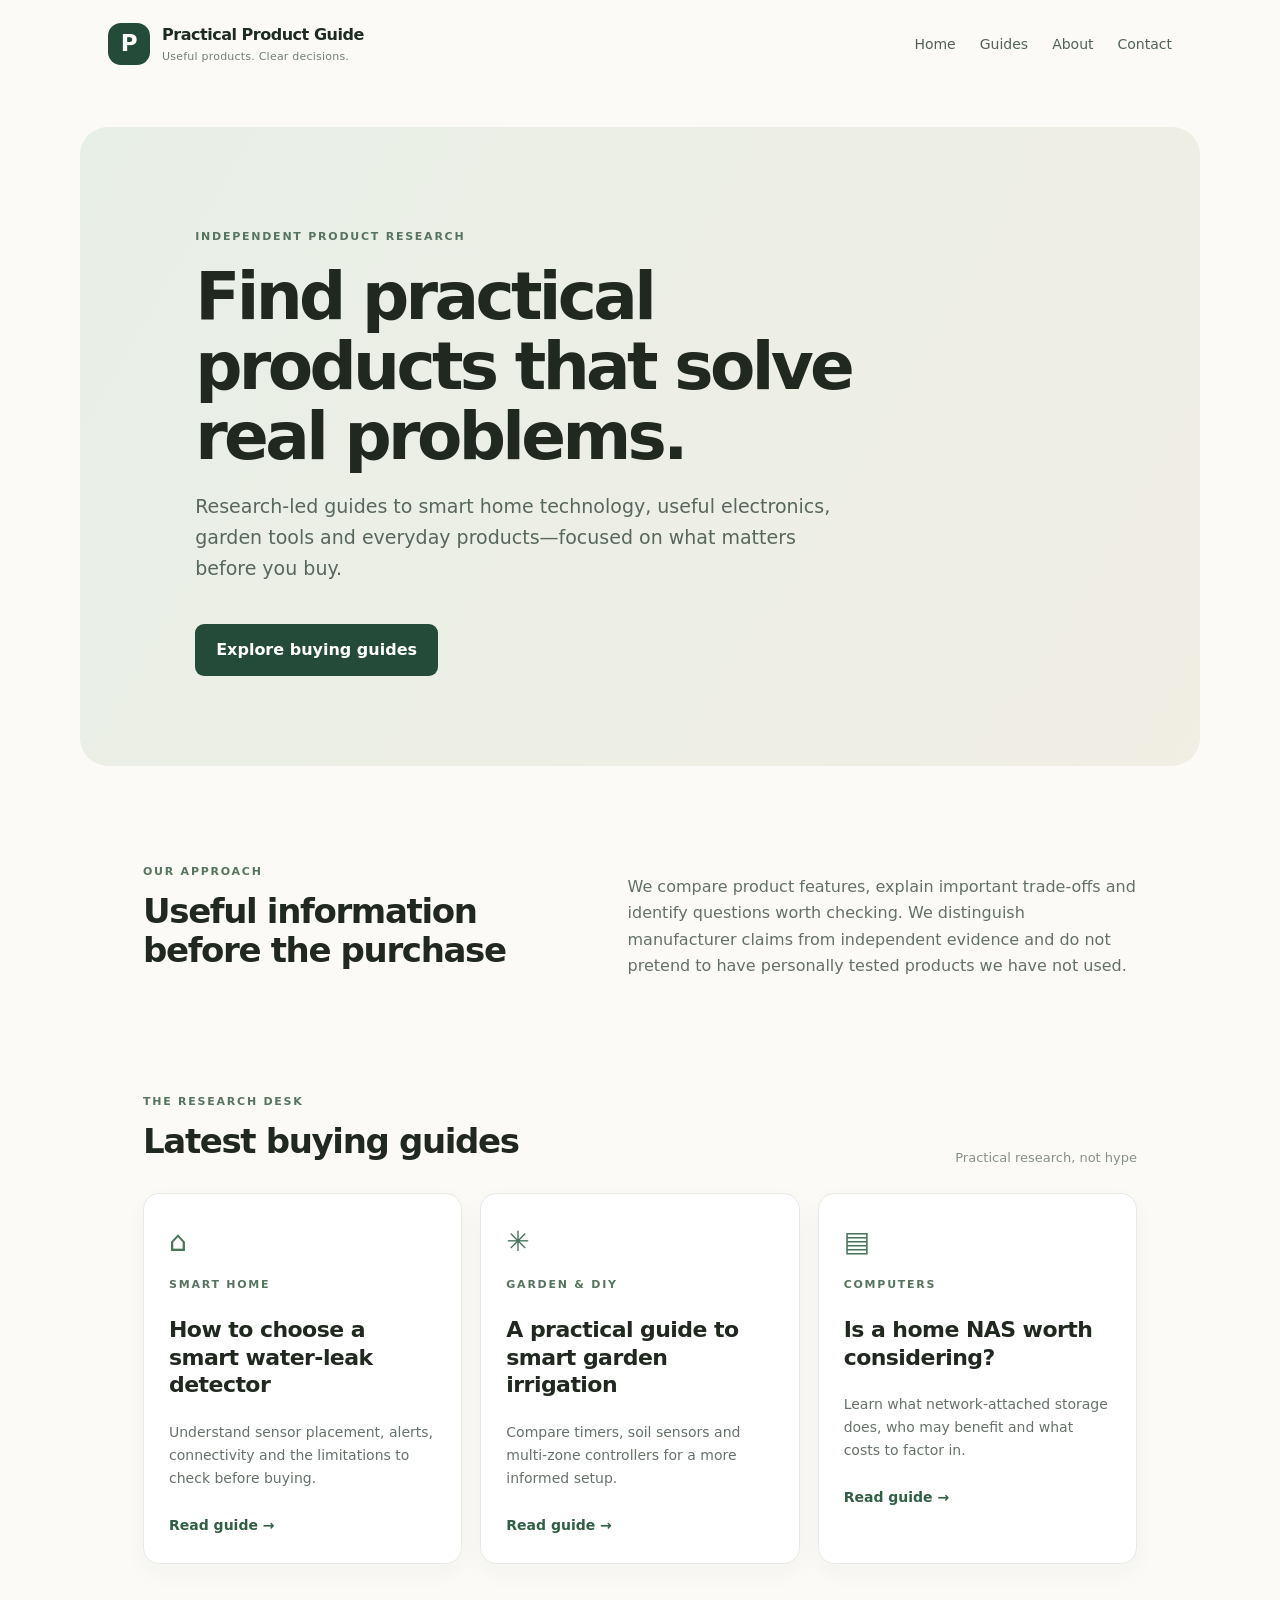
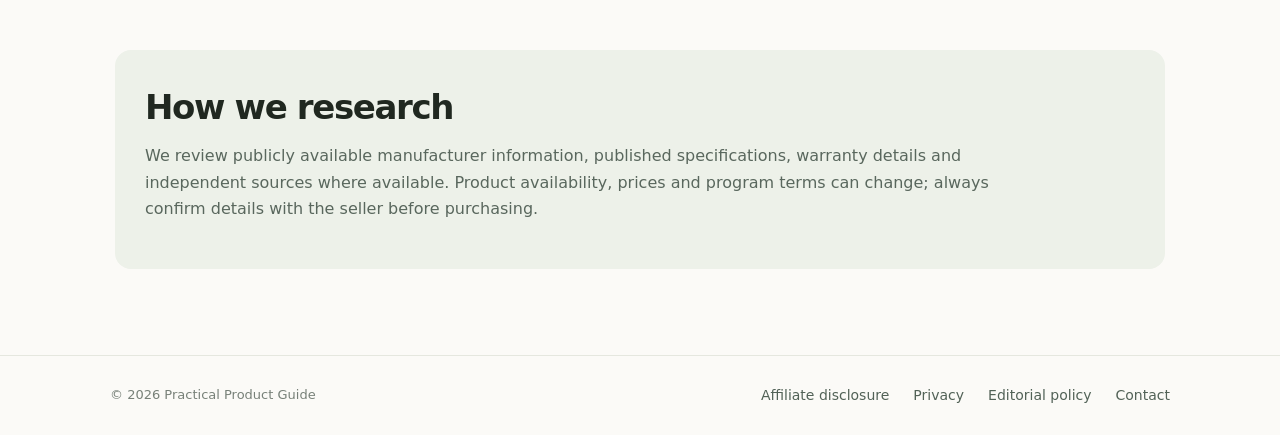
==== index.html @ 022aec57 "Add files via upload" ====
<!doctype html>
<html lang="en"><head><meta charset="utf-8"><meta name="viewport" content="width=device-width,initial-scale=1">
<meta name="description" content="Independent research and practical buying guides for useful technology, smart home, garden and everyday problem-solving products.">
<title>Practical Product Guide | Useful products, clearly researched</title><link rel="stylesheet" href="assets/style.css"></head>
<body><header class="site-header"><a class="brand" href="index.html"><span class="brand-mark">P</span><span>Practical Product Guide<small>Useful products. Clear decisions.</small></span></a><nav><a href="index.html">Home</a><a href="#guides">Guides</a><a href="about.html">About</a><a href="contact.html">Contact</a></nav></header>
<main><section class="hero"><p class="eyebrow">INDEPENDENT PRODUCT RESEARCH</p><h1>Find practical products that solve real problems.</h1><p class="lead">Research-led guides to smart home technology, useful electronics, garden tools and everyday products—focused on what matters before you buy.</p><a class="button" href="#guides">Explore buying guides</a></section>
<section class="intro"><div><p class="eyebrow">OUR APPROACH</p><h2>Useful information before the purchase</h2></div><p>We compare product features, explain important trade-offs and identify questions worth checking. We distinguish manufacturer claims from independent evidence and do not pretend to have personally tested products we have not used.</p></section>
<section id="guides" class="guides"><div class="section-heading"><div><p class="eyebrow">THE RESEARCH DESK</p><h2>Latest buying guides</h2></div><span class="muted">Practical research, not hype</span></div>
<div class="card-grid">
<article class="guide-card"><div class="card-icon">⌂</div><p class="category">SMART HOME</p><h3><a href="guides/water-leak-detectors.html">How to choose a smart water-leak detector</a></h3><p>Understand sensor placement, alerts, connectivity and the limitations to check before buying.</p><a class="read-more" href="guides/water-leak-detectors.html">Read guide →</a></article>
<article class="guide-card"><div class="card-icon">✳</div><p class="category">GARDEN & DIY</p><h3><a href="guides/smart-irrigation.html">A practical guide to smart garden irrigation</a></h3><p>Compare timers, soil sensors and multi-zone controllers for a more informed setup.</p><a class="read-more" href="guides/smart-irrigation.html">Read guide →</a></article>
<article class="guide-card"><div class="card-icon">▤</div><p class="category">COMPUTERS</p><h3><a href="guides/home-nas.html">Is a home NAS worth considering?</a></h3><p>Learn what network-attached storage does, who may benefit and what costs to factor in.</p><a class="read-more" href="guides/home-nas.html">Read guide →</a></article>
</div></section>
<section class="note"><h2>How we research</h2><p>We review publicly available manufacturer information, published specifications, warranty details and independent sources where available. Product availability, prices and program terms can change; always confirm details with the seller before purchasing.</p></section></main>
<footer><span>© 2026 Practical Product Guide</span><div><a href="affiliate-disclosure.html">Affiliate disclosure</a><a href="privacy.html">Privacy</a><a href="editorial-policy.html">Editorial policy</a><a href="contact.html">Contact</a></div></footer></body></html>
---- assets/style.css ----
*{box-sizing:border-box}html{scroll-behavior:smooth}body{margin:0;background:#fbfaf7;color:#202820;font:16px/1.65 Inter,ui-sans-serif,system-ui,-apple-system,Segoe UI,sans-serif}.site-header{max-width:1120px;margin:auto;padding:22px 28px;display:flex;align-items:center;justify-content:space-between;gap:24px}.brand{display:flex;gap:12px;align-items:center;text-decoration:none;color:#1e2b22;font-weight:750;letter-spacing:-.03em}.brand small{display:block;font-size:11px;font-weight:500;letter-spacing:.02em;color:#738075}.brand-mark{display:grid;place-items:center;width:42px;height:42px;border-radius:13px;background:#244b3a;color:#fff;font-size:23px}.site-header nav,footer div{display:flex;gap:24px;flex-wrap:wrap}.site-header nav a,footer a{font-size:14px;color:#526257;text-decoration:none}.site-header nav a:hover,footer a:hover,.read-more:hover{color:#1d6a49}.hero{max-width:1120px;margin:38px auto 0;padding:90px 9%;border-radius:28px;background:linear-gradient(120deg,#e8efe7,#f1eee4);}.eyebrow,.category{font-size:11px;letter-spacing:.16em;font-weight:800;color:#56745e}.hero h1{max-width:740px;font-size:clamp(38px,6vw,66px);line-height:1.06;letter-spacing:-.055em;margin:16px 0}.lead{max-width:660px;font-size:19px;color:#58675d}.button{display:inline-block;margin-top:20px;background:#244b3a;color:white;text-decoration:none;padding:13px 21px;border-radius:9px;font-weight:650}.intro,.guides,.note{max-width:1050px;margin:86px auto;padding:0 28px}.intro{display:grid;grid-template-columns:1fr 1.2fr;gap:60px;align-items:start}.intro h2,.section-heading h2,.note h2{font-size:34px;line-height:1.15;letter-spacing:-.04em;margin:8px 0}.intro>p{color:#647168;margin-top:22px}.section-heading{display:flex;justify-content:space-between;align-items:end;margin-bottom:24px}.muted{font-size:13px;color:#879087}.card-grid{display:grid;grid-template-columns:repeat(3,1fr);gap:18px}.guide-card{background:white;border:1px solid #e8e9e2;border-radius:16px;padding:25px;min-height:300px;box-shadow:0 8px 24px #1b35200a}.card-icon{font-size:28px;color:#47765b}.guide-card h3{font-size:22px;line-height:1.25;letter-spacing:-.025em}.guide-card h3 a{color:#202820;text-decoration:none}.guide-card p:not(.category){color:#667269;font-size:14px}.read-more{display:inline-block;margin-top:10px;color:#315f45;font-weight:700;text-decoration:none;font-size:14px}.note{background:#edf1e9;padding:30px;border-radius:16px}.note p{max-width:850px;color:#59675d}footer{border-top:1px solid #e5e7df;padding:28px max(28px,calc((100% - 1060px)/2));display:flex;justify-content:space-between;gap:20px;flex-wrap:wrap;color:#778078;font-size:13px}.article{max-width:820px;margin:54px auto 90px;padding:0 28px}.article h1{font-size:clamp(36px,5vw,54px);line-height:1.1;letter-spacing:-.05em;margin:12px 0 20px}.article .dek{font-size:20px;color:#647168}.article h2{font-size:27px;letter-spacing:-.03em;margin-top:40px}.article p,.article li{color:#4e5b52}.article .meta{font-size:13px;color:#899187}.callout{padding:18px 20px;background:#edf1e9;border-left:3px solid #47765b;border-radius:7px;margin:26px 0}.article a{color:#245d41} .back{color:#4f7059;text-decoration:none;font-size:14px}@media(max-width:760px){.site-header{align-items:flex-start;flex-direction:column}.site-header nav{gap:16px}.hero{margin:10px 14px 0;padding:60px 27px}.intro{grid-template-columns:1fr;gap:8px;margin:60px auto}.card-grid{grid-template-columns:1fr}.section-heading{align-items:flex-start;flex-direction:column;gap:5px}.intro h2,.section-heading h2,.note h2{font-size:29px}footer{flex-direction:column}footer div{gap:14px}}
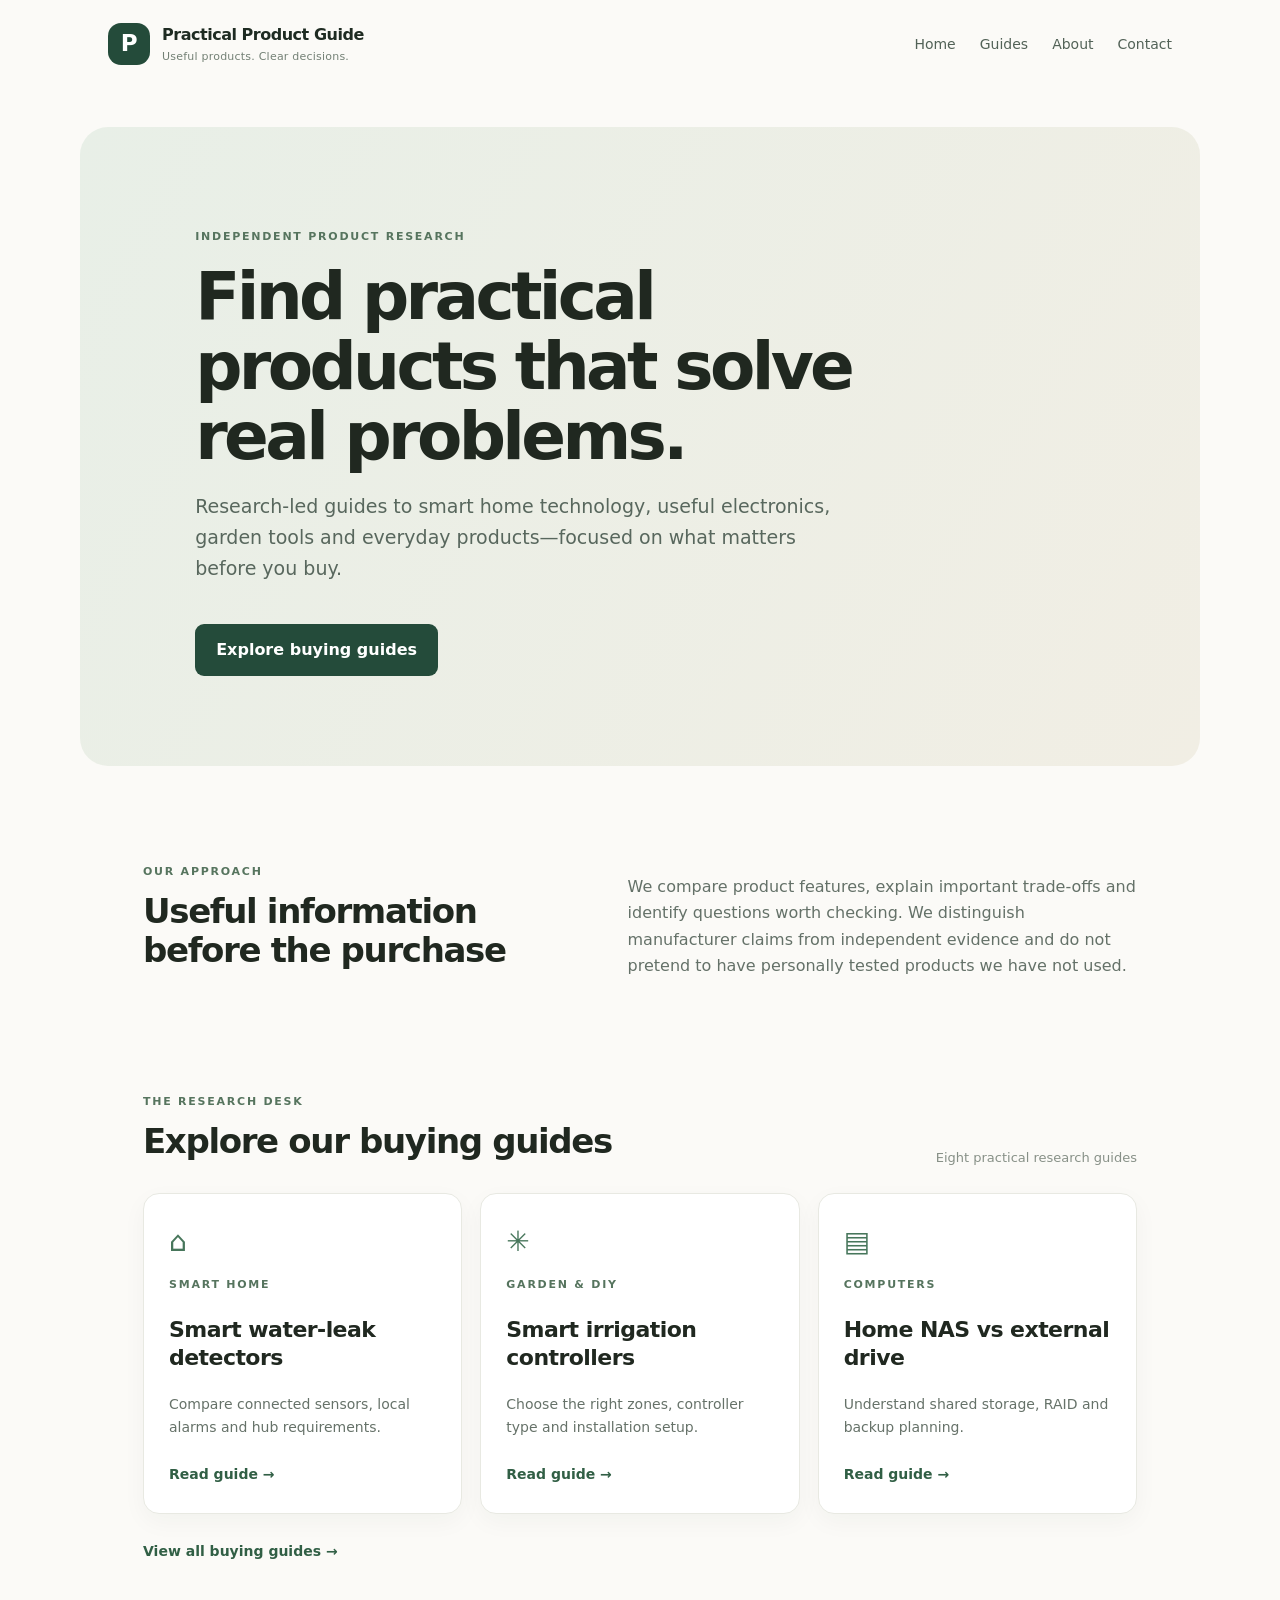
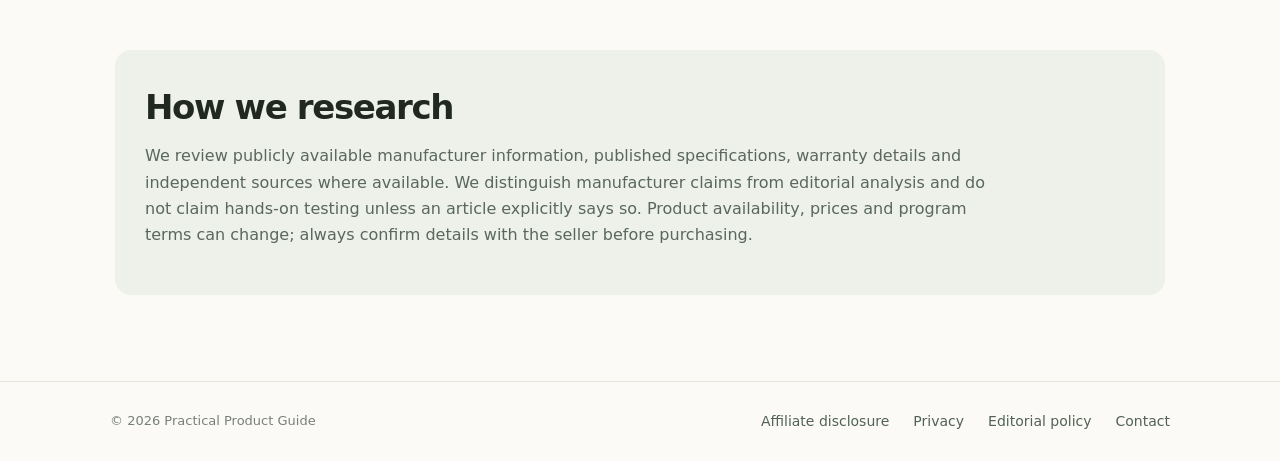
==== commit d3daa8c3: "Update index.html" ====
--- a/index.html
+++ b/index.html
@@ -1,15 +1,13 @@
-<!doctype html>
-<html lang="en"><head><meta charset="utf-8"><meta name="viewport" content="width=device-width,initial-scale=1">
+<!doctype html><html lang="en"><head><meta charset="utf-8"><meta name="viewport" content="width=device-width,initial-scale=1">
 <meta name="description" content="Independent research and practical buying guides for useful technology, smart home, garden and everyday problem-solving products.">
 <title>Practical Product Guide | Useful products, clearly researched</title><link rel="stylesheet" href="assets/style.css"></head>
-<body><header class="site-header"><a class="brand" href="index.html"><span class="brand-mark">P</span><span>Practical Product Guide<small>Useful products. Clear decisions.</small></span></a><nav><a href="index.html">Home</a><a href="#guides">Guides</a><a href="about.html">About</a><a href="contact.html">Contact</a></nav></header>
-<main><section class="hero"><p class="eyebrow">INDEPENDENT PRODUCT RESEARCH</p><h1>Find practical products that solve real problems.</h1><p class="lead">Research-led guides to smart home technology, useful electronics, garden tools and everyday products—focused on what matters before you buy.</p><a class="button" href="#guides">Explore buying guides</a></section>
+<body><header class="site-header"><a class="brand" href="index.html"><span class="brand-mark">P</span><span>Practical Product Guide<small>Useful products. Clear decisions.</small></span></a><nav><a href="index.html">Home</a><a href="guides/index.html">Guides</a><a href="about.html">About</a><a href="contact.html">Contact</a></nav></header>
+<main><section class="hero"><p class="eyebrow">INDEPENDENT PRODUCT RESEARCH</p><h1>Find practical products that solve real problems.</h1><p class="lead">Research-led guides to smart home technology, useful electronics, garden tools and everyday products—focused on what matters before you buy.</p><a class="button" href="guides/index.html">Explore buying guides</a></section>
 <section class="intro"><div><p class="eyebrow">OUR APPROACH</p><h2>Useful information before the purchase</h2></div><p>We compare product features, explain important trade-offs and identify questions worth checking. We distinguish manufacturer claims from independent evidence and do not pretend to have personally tested products we have not used.</p></section>
-<section id="guides" class="guides"><div class="section-heading"><div><p class="eyebrow">THE RESEARCH DESK</p><h2>Latest buying guides</h2></div><span class="muted">Practical research, not hype</span></div>
-<div class="card-grid">
-<article class="guide-card"><div class="card-icon">⌂</div><p class="category">SMART HOME</p><h3><a href="guides/water-leak-detectors.html">How to choose a smart water-leak detector</a></h3><p>Understand sensor placement, alerts, connectivity and the limitations to check before buying.</p><a class="read-more" href="guides/water-leak-detectors.html">Read guide →</a></article>
-<article class="guide-card"><div class="card-icon">✳</div><p class="category">GARDEN & DIY</p><h3><a href="guides/smart-irrigation.html">A practical guide to smart garden irrigation</a></h3><p>Compare timers, soil sensors and multi-zone controllers for a more informed setup.</p><a class="read-more" href="guides/smart-irrigation.html">Read guide →</a></article>
-<article class="guide-card"><div class="card-icon">▤</div><p class="category">COMPUTERS</p><h3><a href="guides/home-nas.html">Is a home NAS worth considering?</a></h3><p>Learn what network-attached storage does, who may benefit and what costs to factor in.</p><a class="read-more" href="guides/home-nas.html">Read guide →</a></article>
-</div></section>
-<section class="note"><h2>How we research</h2><p>We review publicly available manufacturer information, published specifications, warranty details and independent sources where available. Product availability, prices and program terms can change; always confirm details with the seller before purchasing.</p></section></main>
-<footer><span>© 2026 Practical Product Guide</span><div><a href="affiliate-disclosure.html">Affiliate disclosure</a><a href="privacy.html">Privacy</a><a href="editorial-policy.html">Editorial policy</a><a href="contact.html">Contact</a></div></footer></body></html>+<section class="guides"><div class="section-heading"><div><p class="eyebrow">THE RESEARCH DESK</p><h2>Explore our buying guides</h2></div><span class="muted">Eight practical research guides</span></div><div class="card-grid">
+<article class="guide-card"><div class="card-icon">⌂</div><p class="category">SMART HOME</p><h3><a href="guides/smart-water-leak-detectors.html">Smart water-leak detectors</a></h3><p>Compare connected sensors, local alarms and hub requirements.</p><a class="read-more" href="guides/smart-water-leak-detectors.html">Read guide →</a></article>
+<article class="guide-card"><div class="card-icon">✳</div><p class="category">GARDEN & DIY</p><h3><a href="guides/smart-irrigation-controllers.html">Smart irrigation controllers</a></h3><p>Choose the right zones, controller type and installation setup.</p><a class="read-more" href="guides/smart-irrigation-controllers.html">Read guide →</a></article>
+<article class="guide-card"><div class="card-icon">▤</div><p class="category">COMPUTERS</p><h3><a href="guides/nas-vs-external-drive.html">Home NAS vs external drive</a></h3><p>Understand shared storage, RAID and backup planning.</p><a class="read-more" href="guides/nas-vs-external-drive.html">Read guide →</a></article>
+</div><p><a class="read-more" href="guides/index.html">View all buying guides →</a></p></section>
+<section class="note"><h2>How we research</h2><p>We review publicly available manufacturer information, published specifications, warranty details and independent sources where available. We distinguish manufacturer claims from editorial analysis and do not claim hands-on testing unless an article explicitly says so. Product availability, prices and program terms can change; always confirm details with the seller before purchasing.</p></section></main>
+<footer><span>© 2026 Practical Product Guide</span><div><a href="affiliate-disclosure.html">Affiliate disclosure</a><a href="privacy.html">Privacy</a><a href="editorial-policy.html">Editorial policy</a><a href="contact.html">Contact</a></div></footer></body></html>
